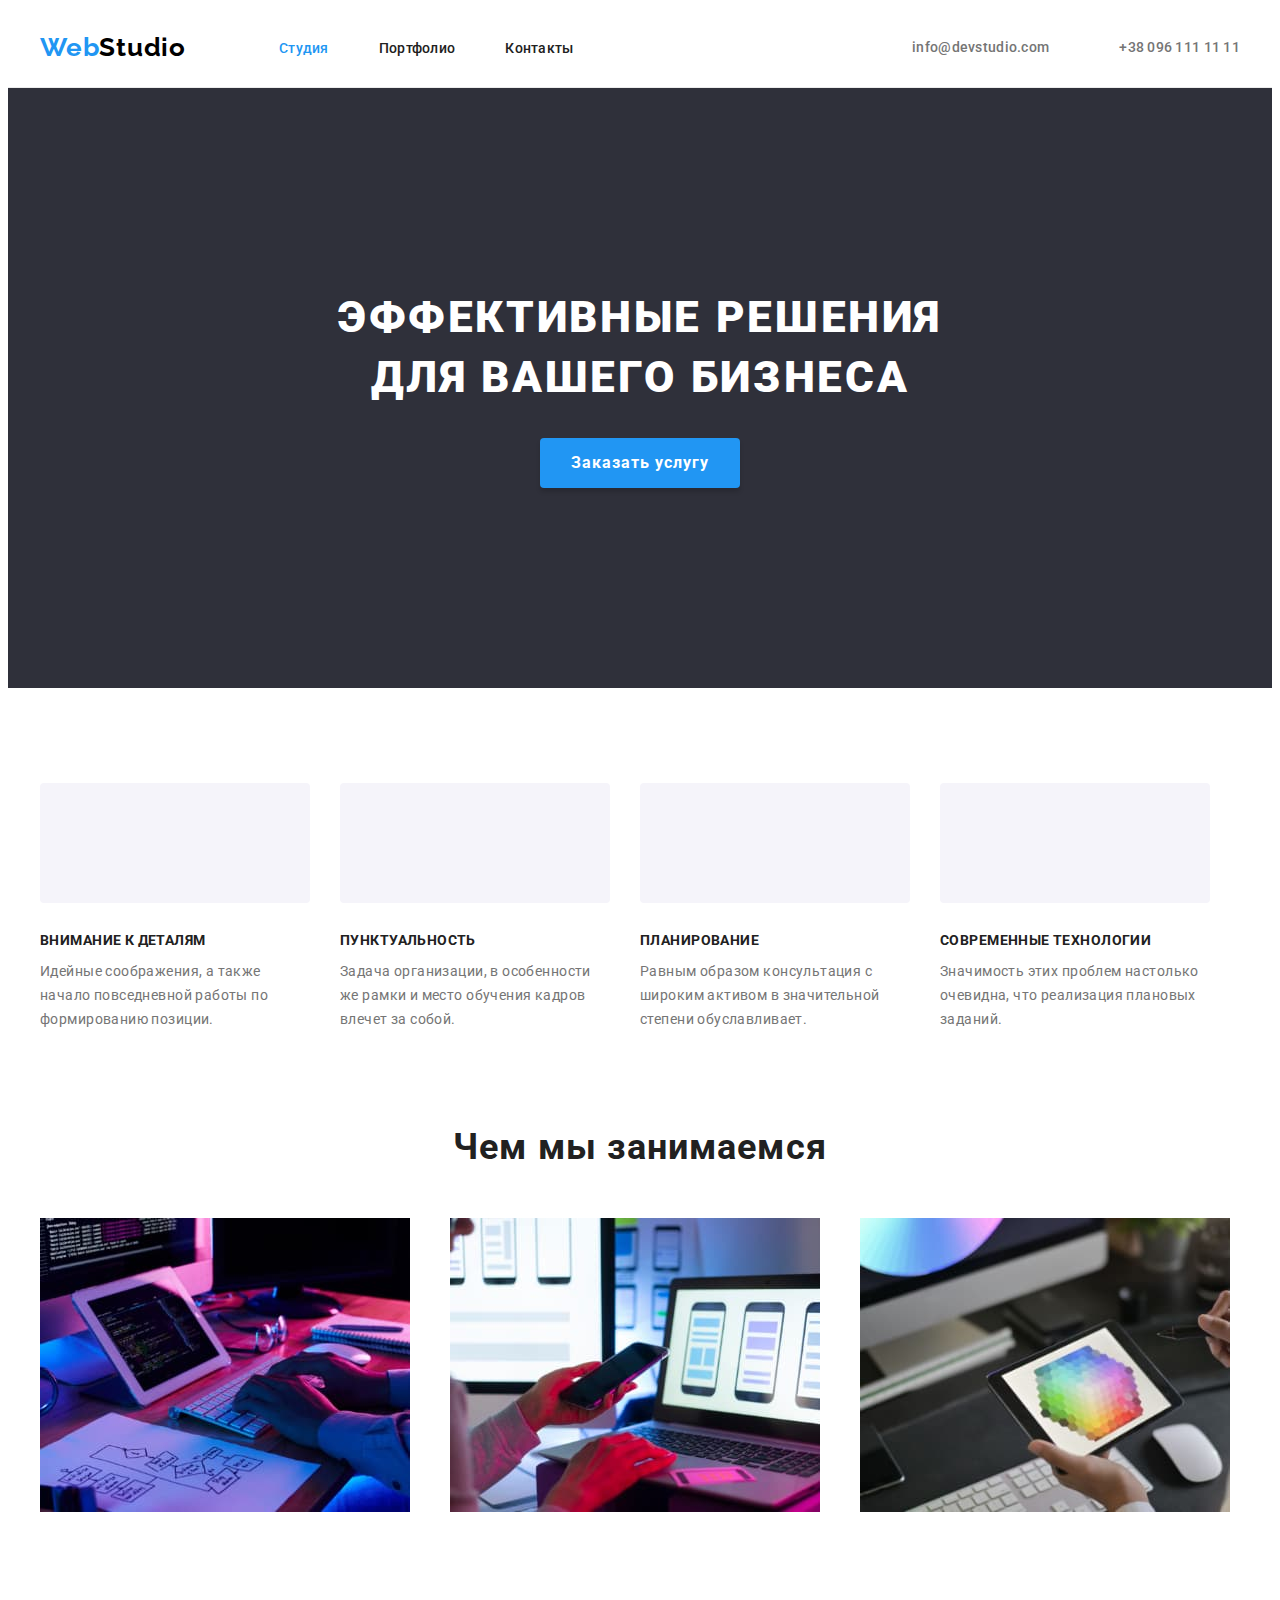
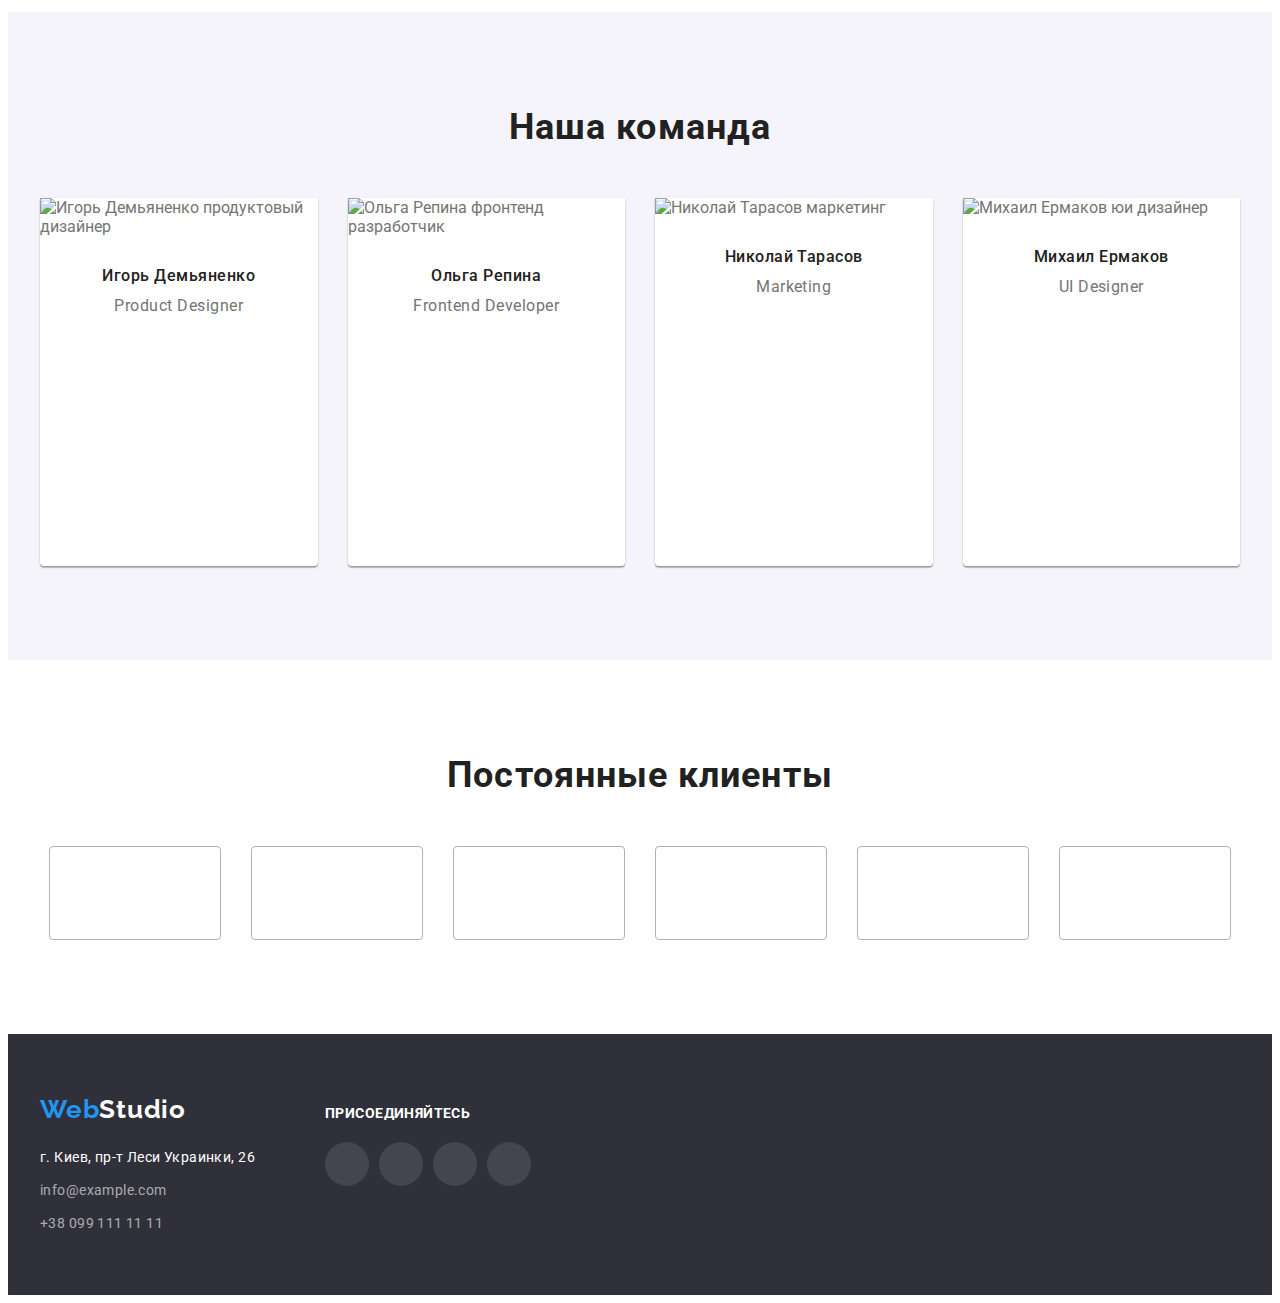
==== index.html @ e8491067 "Create index.html" ====
<!DOCTYPE html>
<html lang="ru">
<head>
    <meta charset="UTF-8">
    <meta http-equiv="X-UA-Compatible" content="IE=edge">
    <meta name="viewport" content="width=device-width, initial-scale=1.0">
    <title>Document</title>
    <link rel="preconnect" href="https://fonts.googleapis.com">
    <link rel="preconnect" href="https://fonts.gstatic.com" crossorigin>
    <link href="https://fonts.googleapis.com/css2?family=Raleway:wght@700&family=Roboto:wght@400;500;700;900&display=swap"
        rel="stylesheet">
        <link rel="stylesheet" href="https://cdnjs.cloudflare.com/ajax/libs/modern-normalize/1.1.0/modern-normalize.min.css"
            integrity="sha512-wpPYUAdjBVSE4KJnH1VR1HeZfpl1ub8YT/NKx4PuQ5NmX2tKuGu6U/JRp5y+Y8XG2tV+wKQpNHVUX03MfMFn9Q=="
            crossorigin="anonymous" referrerpolicy="no-referrer" />
    <link rel="stylesheet" href="./css/style.css">
</head>
<body>
    <!-- HEADER -->
    <header class="header">
        <div class="container header-container">
        <nav class="header-nav">
            <a class="link header-logo" href="/"><span>Web</span>Studio</a>
            <ul class="list header-list">
                <li class="header-item">
                    <a class="link header-link current" href="/">Студия</a></li>
                <li class="header-item">
                    <a class="link header-link" href="./portfolio.html">Портфолио</a></li>
                <li class="header-item">
                    <a class="link header-link" href="/">Контакты</a></li>
            </ul>
        </nav>
            <ul class="list header-contact">
            <li class="header-item">
                <a class="link header-cont" href="mailto:info@devstudio.com">
                    <svg class="header-icon" width="16" height="12">
                        <use href="./images/icons.svg#icon-envelope"></use>
                    </svg>info@devstudio.com</a>
            </li>
            <li class="header-item">
                <a class="link header-cont" href="tel:+380961111111">
                    <svg class="header-icon" width="10" height="16">
                        <use href="./images/icons.svg#icon-smartphone"></use>
                    </svg>+38 096 111 11 11</a>
            </li>
        </ul>
    </div>
    </header>
    <!-- HERO -->
   <div class="hero-container">
        <section  class="hero">
           <div class="container"></div>
           <h1 class="hero-title">Эффективные решения<br> для вашего бизнеса</h1>
           <button type="button" class="hero-btn">Заказать услугу</button>
        </section>
   </div>
   <main>
        <section class="benefits">
            <h2 class="visually-hidden">Наши преимущества</h2> 
           <div class="container">
            <ul class="list benefits-list">
                <li class="benefits-item">
                <div class="benifits-icon">
                    <svg class="benefits-antenna" width="70" height="70">
                        <use href="./images/icons.svg#icon-antenna"></use>
                    </svg>
                </div>
                    <p class="benefits-title">Внимание к деталям</p>
                    <p class="benefits-text">Идейные соображения, а также начало повседневной работы по формированию позиции.</p>
                    </li>
                    <li class="benefits-item">
                        <div class="benifits-icon">
                            <svg class="benefits-clock" width="70" height="70">
                                <use href="./images/icons.svg#icon-clock"></use>
                            </svg>
                        </div>
                        <p class="benefits-title">Пунктуальность</p>
                        <p class="benefits-text">Задача организации, в особенности же рамки и место обучения кадров влечет за собой.</p>
                    </li>
                    <li class="benefits-item">
                        <div class="benifits-icon">
                            <svg class="benefits-diagram" width="70" height="70">
                                <use href="./images/icons.svg#icon-diagram"></use>
                            </svg>
                        </div>
                        <p class="benefits-title">Планирование</p>
                        <p class="benefits-text">Равным образом консультация с широким активом в значительной степени обуславливает.</p>
                    </li>
                    <li class="benefits-item">
                        <div class="benifits-icon">
                            <svg class="benefits-astronaut" width="70" height="70">
                                <use href="./images/icons.svg#icon-astronaut"></use>
                            </svg>
                        </div>
                        <p class="benefits-title">Современные технологии</p>
                        <p class="benefits-text">Значимость этих проблем настолько очевидна, что реализация плановых заданий.</p>
                    </li>
                </ul>
            </div>
        </section>
        <!-- ABOUT -->
        <section class="about">
            <div class="container">
            <h2 class="about-title">Чем мы занимаемся</h2>
            <ul class="list about-list">
                <li class="about-item">
                    <img src="./images/box_1.jpg" alt="Программирование" width="370">
                </li>
                <li class="about-item">
                    <img src="./images/box_2.jpg" alt="Мобильная разработка" width="370">
                </li>
                <li class="about-item">
                    <img src="./images/box_3.jpg" alt="Дизайн" width="370">
                </li>
            </ul>
            </div>
        </section>
            <!-- OUR TEAM -->
        <section class="team">
            <div class="container">
            <h2 class="team-title">Наша команда</h2>
            <ul class="list team-list">
                <li class="team-item">
                    <img src="./images/team_card_1.jpg" alt="Игорь Демьяненко продуктовый дизайнер" width="270">
                    <div class="team-item-content">
                        <h3 class="team-name">Игорь Демьяненко</h3> 
                        <p class="team-job">Product Designer</p>
                        <ul class="list team-social-list">
                            <li class="team-social-item">
                                <a class="team-social-link" href="">
                                    <svg class="team-social-icon" width="20" height="20">
                                        <use href="./images/icons.svg#icon-instagram"></use>
                                    </svg>
                                </a>
                            </li>
                            <li class="team-social-item">
                                <a class="team-social-link" href="">
                                    <svg class="team-social-icon" width="20" height="20">
                                        <use href="./images/icons.svg#icon-twitter"></use>
                                    </svg>
                                </a>
                            </li>
                            <li class="team-social-item">
                                <a class="team-social-link" href="">
                                    <svg class="team-social-icon" width="20" height="20">
                                        <use href="./images/icons.svg#icon-facebook"></use>
                                    </svg>
                                </a>
                            </li>
                            <li class="team-social-item">
                                <a class="team-social-link" href="">
                                    <svg class="team-social-icon" width="20" height="20">
                                        <use href="./images/icons.svg#icon-linkedin"></use>
                                    </svg>
                                </a>
                            </li>
                        </ul>
                    </div>
                </li>
                <li class="team-item">
                    <img src="./images/team_card_2.jpg" alt="Ольга Репина фронтенд разработчик" width="270">
                    <div class="team-item-content">
                        <h3 class="team-name">Ольга Репина</h3>
                        <p class="team-job">Frontend Developer</p>
                    <ul class="list team-social-list">
                        <li class="team-social-item">
                            <a class="team-social-link" href="">
                                <svg class="team-social-icon" width="20" height="20">
                                    <use href="./images/icons.svg#icon-instagram"></use>
                                </svg>
                            </a>
                        </li>
                        <li class="team-social-item">
                            <a class="team-social-link" href="">
                                <svg class="team-social-icon" width="20" height="20">
                                    <use href="./images/icons.svg#icon-twitter"></use>
                                </svg>
                            </a>
                        </li>
                        <li class="team-social-item">
                            <a class="team-social-link" href="">
                                <svg class="team-social-icon" width="20" height="20">
                                    <use href="./images/icons.svg#icon-facebook"></use>
                                </svg>
                            </a>
                        </li>
                        <li class="team-social-item">
                            <a class="team-social-link" href="">
                                <svg class="team-social-icon" width="20" height="20">
                                    <use href="./images/icons.svg#icon-linkedin"></use>
                                </svg>
                            </a>
                        </li>
                    </ul>
                    </div>
                </li>
                <li class="team-item">
                    <img src="./images/team_card_3.jpg" alt="Николай Тарасов маркетинг" width="270">
                    <div class="team-item-content">
                        <h3 class="team-name">Николай Тарасов</h3>
                        <p class="team-job">Marketing</p>
                        <ul class="list team-social-list">
                            <li class="team-social-item">
                                <a class="team-social-link" href="">
                                    <svg class="team-social-icon" width="20" height="20">
                                        <use href="./images/icons.svg#icon-instagram"></use>
                                    </svg>
                                </a>
                            </li>
                            <li class="team-social-item">
                                <a class="team-social-link" href="">
                                    <svg class="team-social-icon" width="20" height="20">
                                        <use href="./images/icons.svg#icon-twitter"></use>
                                    </svg>
                                </a>
                            </li>
                            <li class="team-social-item">
                                <a class="team-social-link" href="">
                                    <svg class="team-social-icon" width="20" height="20">
                                        <use href="./images/icons.svg#icon-facebook"></use>
                                    </svg>
                                </a>
                            </li>
                            <li class="team-social-item">
                                <a class="team-social-link" href="">
                                    <svg class="team-social-icon" width="20" height="20">
                                        <use href="./images/icons.svg#icon-linkedin"></use>
                                    </svg>
                                </a>
                            </li>
                        </ul>
                    </div>
                </li>
                <li class="team-item">
                    <img src="./images/team_card_4.jpg" alt="Михаил Ермаков юи дизайнер" width="270">
                    <div class="team-item-content">
                        <h3 class="team-name">Михаил Ермаков</h3>
                        <p class="team-job">UI Designer</p>
                        <ul class="list team-social-list">
                            <li class="team-social-item">
                                <a class="team-social-link" href="">
                                    <svg class="team-social-icon" width="20" height="20">
                                        <use href="./images/icons.svg#icon-instagram"></use>
                                    </svg>
                                </a>
                            </li>
                            <li class="team-social-item">
                                <a class="team-social-link" href="">
                                    <svg class="team-social-icon" width="20" height="20">
                                        <use href="./images/icons.svg#icon-twitter"></use>
                                    </svg>
                                </a>
                            </li>
                            <li class="team-social-item">
                                <a class="team-social-link" href="">
                                    <svg class="team-social-icon" width="20" height="20">
                                        <use href="./images/icons.svg#icon-facebook"></use>
                                    </svg>
                                </a>
                            </li>
                            <li class="team-social-item">
                                <a class="team-social-link" href="">
                                    <svg class="team-social-icon" width="20" height="20">
                                        <use href="./images/icons.svg#icon-linkedin"></use>
                                    </svg>
                                </a>
                            </li>
                        </ul>
                    </div>
                </li>
            </ul>
            </div>
        </section>
        <!-- CLEINTS -->
        <section class="clients">
            <h2 class="clients-title">Постоянные клиенты</h2>
            <ul class="clients-icon-list list">
                <li class="clients-item">
                    <a class="clients-link" href="">
                        <svg class="clients-icon" width="41" height="46.7">
                            <use href="./images/icons.svg#icon-company-1"></use>
                        </svg>
                    </a>
                </li>
                <li class="clients-item">
                    <a class="clients-link" href="">
                        <svg class="clients-icon" width="40" height="52">
                            <use href="./images/icons.svg#icon-company-2"></use>
                        </svg>
                    </a>
                </li>
                <li class="clients-item">
                    <a class="clients-link" href="">
                        <svg class="clients-icon" width="43.46" height="41.18">
                            <use href="./images/icons.svg#icon-company-3"></use>
                        </svg>
                    </a>
                </li>
                <li class="clients-item">
                    <a class="clients-link" href="">
                        <svg class="clients-icon" width="84.44" height="40.62">
                            <use href="./images/icons.svg#icon-company-4"></use>
                        </svg>
                    </a>
                </li>
                <li class="clients-item">
                    <a class="clients-link" href="">
                        <svg class="clients-icon" width="62.54" height="45.43">
                            <use href="./images/icons.svg#icon-company-5"></use>
                        </svg>
                    </a>
                </li>
                <li class="clients-item">
                    <a class="clients-link" href="">
                        <svg class="clients-icon" width="93.79" height="43.93">
                            <use href="./images/icons.svg#icon-company-6"></use>
                        </svg>
                    </a>
                </li>
            </ul>
        </section>
   </main>
    <!-- FOOTER -->
   <footer class="footer">
       <div class="container footer-container">
           <div class="footer-address">
            <a class="link footer-logo" href="/"><span>Web</span>Studio</a>
            <address>
                <ul class="list footer-list">
                    <li class="footer-item"><a class="link address contact" href="https://goo.gl/maps/kqxBph1CpzEgeCtw7" target="_blank" rel="noopener noreferrer">г. Киев, пр-т Леси Украинки, 26</a></li>
                    <li class="footer-item"><a class="link footer-contact contact" href="mailto:info@example.com">info@example.com</a></li>
                    <li class="footer-item"><a class="link footer-contact contact" href="tel:+380991111111">+38 099 111 11 11</a></li>
                </ul>
            </address>
            </div>
            <div class="footer-social">
                <p class="footer-text">Присоединяйтесь</p>
                <ul class="footer-social-list list">
                    <li class="footer-social-item">
                        <a class="footer-social-link" href="">
                            <svg class="footer-social-icon" width="20" height="20">
                                <use href="./images/icons.svg#icon-instagram"></use>
                            </svg>
                        </a>
                    </li>
                    <li class="footer-social-item">
                        <a class="footer-social-link" href="">
                            <svg class="footer-social-icon" width="20" height="20">
                                <use href="./images/icons.svg#icon-twitter"></use>
                            </svg>
                        </a>
                    </li>
                    <li class="footer-social-item">
                        <a class="footer-social-link" href="">
                            <svg class="footer-social-icon" width="20" height="20">
                                <use href="./images/icons.svg#icon-facebook"></use>
                            </svg>
                        </a>
                    </li>
                    <li class="footer-social-item">
                        <a class="footer-social-link" href="">
                            <svg class="footer-social-icon" width="20" height="20">
                                <use href="./images/icons.svg#icon-linkedin"></use>
                            </svg>
                        </a>
                    </li>
                </ul>
            </div>
       </div>
    </footer>
   </body>
</html>
---- css/style.css ----
:root {
  --primary-bg-color: #ffffff;
  --hero-color: #2f303a;
  --title-text-color: #212121;
  --text-color: #757575;
  --selection-color: #2196f3;
  --btn-color: #f5f4fa;
}

body {
  font-family: 'Roboto', sans-serif;
  background-color: var(--primary-bg-color);
  color: var(--text-color);
}
p,
h1,
h2,
h3,
h4,
h5,
h6 {
  margin: 0;
}
ul {
  margin: 0;
  padding: 0;
}
img {
  display: block;
}
button {
  cursor: pointer;
}
.list {
  list-style: none;
}
.link {
  text-decoration: none;
}
.container {
  width: 1200px;
  padding-left: 15px;
  padding-right: 15px;
  margin-left: auto;
  margin-right: auto;
}

/*--------- HEADER ---------*/
.header {
  padding-top: 24px;
  padding-bottom: 24px;
  background-color: #ffffff;
  border-bottom: 1px solid #ececec;
}
span {
  color: var(--selection-color);
}

.header-container,
.header-nav,
.header-list {
  display: flex;
  align-items: center;
}
.header-contact {
  display: flex;
  margin-left: auto;
  align-items: center;
}

.header-logo {
  font-family: 'Raleway', sans-serif;
  font-weight: 700;
  color: #000000;
  font-size: 26px;
  line-height: 1.2;
  letter-spacing: 0.03em;
  margin-right: 93px;
}
.header-link {
  font-weight: 500;
  font-size: 14px;
  line-height: 1.14px;
  letter-spacing: 0.02em;
  color: var(--title-text-color);
}
.header-list .current {
  color: var(--selection-color);
}
.header-item:not(:last-child) {
  margin-right: 50px;
}

.header-cont {
  font-weight: 500;
  font-size: 14px;
  line-height: 1.14;
  letter-spacing: 0.02em;
  color: var(--text-color);
  display: flex;
  align-items: center;
}
.header-icon {
  margin-right: 10px;
  fill: currentColor;
}

.header-link:hover,
.header-link:focus,
.header-cont:hover,
.header-cont:focus {
  color: var(--selection-color);
}

/*--------- HERO INDEX.html---------*/
.hero {
  text-align: center;
  padding: 200px 0;
}
.hero-container {
  max-width: 1600px;
  min-height: 600px;
  margin: 0 auto;
  background-color: var(--hero-color);
  background-image: linear-gradient(rgba(47, 48, 58, 0.4), rgba(47, 48, 58, 0.4)),
    url(../images/hero-bg.jpg);
  background-repeat: no-repeat;
  background-position: center;
  background-size: contain;
}

.hero-title {
  font-weight: 900;
  font-size: 44px;
  line-height: 1.36;
  color: var(--primary-bg-color);
  text-align: center;
  letter-spacing: 0.06em;
  text-transform: uppercase;
  margin-bottom: 30px;
}
.hero-btn {
  width: 200px;
  height: 50px;
  font-family: inherit;
  font-weight: 700;
  font-size: 16px;
  line-height: 1.87;
  letter-spacing: 0.06em;
  color: var(--primary-bg-color);
  background-color: var(--selection-color);
  box-shadow: 0px 4px 4px rgba(0, 0, 0, 0.15);
  border-radius: 4px;
  border: none;
  cursor: pointer;
  margin: 0 485px;
}
.hero-btn:hover,
.hero-btn:focus {
  background-color: #188ce8;
}
/*--------- MAIN BENEFITS INDEX.html---------*/
.benefits {
  padding-top: 95px;
  padding-bottom: 95px;
}
.benefits-list {
  display: flex;
  align-items: center;
}
.benefits-item {
  max-width: 270px;
}
.benefits-item:not(:last-child) {
  margin-right: 30px;
}
.benifits-icon {
  display: flex;
  justify-content: center;
  align-items: center;
  height: 120px;
  background-color: var(--btn-color);
  border-radius: 4px;
  margin-bottom: 30px;
}
.benefits-title {
  font-weight: 700;
  font-size: 14px;
  line-height: 1.14;
  color: var(--title-text-color);
  letter-spacing: 0.03em;
  text-transform: uppercase;
  margin-bottom: 10px;
}
.benefits-text {
  font-size: 14px;
  line-height: 24px;
  letter-spacing: 0.03em;
  color: var(--text-color);
}
/*--------- MAIN ABOUT INDEX.html---------*/
.about {
  padding-top: 0;
  padding-bottom: 100px;
}
.about-title {
  font-weight: 700;
  font-size: 36px;
  line-height: 1.17;
  letter-spacing: 0.03em;
  color: var(--title-text-color);
  margin-bottom: 50px;
  text-align: center;
}
.about-list {
  display: flex;
  margin-left: -30px;
}

.about-item {
  width: calc(100% / 3 - 30px);
  margin-left: 30px;
}
/*--------- MAIN OUR TEAM INDEX.html---------*/
.team {
  background-color: #f5f4fa;
  padding-top: 94px;
  padding-bottom: 94px;
}
.team-title {
  font-weight: 700;
  font-size: 36px;
  line-height: 1.17;
  letter-spacing: 0.03em;
  color: var(--title-text-color);
  margin-bottom: 50px;
  text-align: center;
}
.team-list {
  display: flex;
  margin-left: -30px;
}
.team-item {
  width: calc(100% / 4 - 30px);
  min-height: 368px;
  margin-left: 30px;
  background-color: var(--primary-bg-color);
  box-shadow: 0px 1px 3px rgba(0, 0, 0, 0.12), 0px 1px 1px rgba(0, 0, 0, 0.14),
    0px 2px 1px rgba(0, 0, 0, 0.2);
  border-radius: 0px 0px 4px 4px;
}
.team-name {
  font-weight: 500;
  font-size: 16px;
  line-height: 1.2;
  letter-spacing: 0.03em;
  color: var(--title-text-color);
  text-align: center;
  margin-top: 30px;
  margin-bottom: 10px;
}
.team-job {
  font-size: 16px;
  line-height: 1.2;
  letter-spacing: 0.03em;
  text-align: center;
  margin-bottom: 16px;
}
.team-social-list {
  display: flex;
  justify-content: center;
  padding-bottom: 30px;
}
.team-social-item + .team-social-item {
  margin-left: 10px;
}
.team-social-link {
  width: 44px;
  height: 44px;
  background-color: var(--primary-bg-color);
  display: flex;
  justify-content: center;
  align-items: center;
  border-radius: 50%;
  fill: #afb1b8;
}
.team-social-link:hover,
.team-social-link:focus {
  fill: var(--primary-bg-color);
  background-color: var(--selection-color);
}

/*--------- CLIENTS INDEX.html---------*/
.clients-title {
  font-weight: 700;
  font-size: 36px;
  line-height: 1.17;
  letter-spacing: 0.03em;
  color: var(--title-text-color);
  margin-bottom: 50px;
  text-align: center;
  padding-top: 94px;
  margin-bottom: 50px;
}
.clients-icon-list {
  display: flex;
  justify-content: center;
  padding-bottom: 94px;
}
.clients-item + .clients-item {
  margin-left: 30px;
}
.clients-link {
  display: flex;
  justify-content: center;
  align-items: center;
  width: 170px;
  height: 92px;
  background-color: var(--primary-bg-color);
  border: 1px solid #afb1b8;
  border-radius: 4px;
  fill: #afb1b8;
}
.clients-link:hover,
.clients-link:focus {
  fill: var(--selection-color);
  border-color: var(--selection-color);
}
/*--------- FILTER PORTFOLIO.html---------*/
.filter {
  padding-top: 94px;
  padding-bottom: 50px;
}
.filter-list {
  display: flex;
  align-items: center;
  justify-content: center;
}
.filter-item:not(:last-child) {
  margin-right: 8px;
}
.filter-btn {
  font-style: inherit;
  font-weight: 500;
  font-size: 16px;
  line-height: 1.6;
  letter-spacing: 0.03em;
  color: var(--title-text-color);
  background-color: var(--btn-color);
  border-radius: 4px;
  text-align: center;
  padding: 6px 22px;
  border: none;
}
.filter-btn:hover {
  color: var(--primary-bg-color);
  background-color: var(--selection-color);
  box-shadow: 0px 3px 1px rgba(0, 0, 0, 0.1), 0px 1px 2px rgba(0, 0, 0, 0.08),
    0px 2px 2px rgba(0, 0, 0, 0.12);
}

/*--------- MAIN PORTFOLIO.html---------*/
.main {
  padding-bottom: 94px;
}
.main-list {
  display: flex;
  flex-wrap: wrap;
  margin-left: -30px;
  margin-bottom: -30px;
}
.main-item {
  margin-left: 30px;
  margin-bottom: 30px;
  width: calc(100% / 3 - 30px);
  border: 1px solid #eeeeee;
  cursor: pointer;
}
.main-item:hover {
  box-shadow: 0px 1px 1px rgba(0, 0, 0, 0.12), 0px 4px 4px rgba(0, 0, 0, 0.06),
    1px 4px 6px rgba(0, 0, 0, 0.16);
}

.img-main {
  margin-bottom: 20px;
}
.main-title {
  font-weight: 700;
  font-size: 18px;
  line-height: 2;
  letter-spacing: 0.06em;
  color: var(--title-text-color);
  margin-left: 24px;
  margin-bottom: 4px;
}
.main-text {
  font-size: 16px;
  line-height: 1.9;
  letter-spacing: 0.03em;
  margin-left: 24px;
  margin-bottom: 20px;
}
/*--------- FOOTER---------*/
.footer {
  background-color: var(--hero-color);
  max-height: 252px;
  padding-top: 60px;
  padding-bottom: 60px;
}
.footer-container {
  display: flex;
  flex-direction: row;
  align-items: baseline;
}
.footer-logo {
  font-family: 'Raleway', sans-serif;
  font-weight: 700;
  font-size: 26px;
  line-height: 1.2;
  letter-spacing: 0.03em;
  color: var(--primary-bg-color);
  margin-bottom: 20px;
}
.footer-item:not(:last-child) {
  margin-bottom: 9px;
}
.address {
  font-size: 14px;
  line-height: 1.7;
  letter-spacing: 0.03em;
  font-style: normal;
  color: var(--primary-bg-color);
}
.footer-contact {
  font-size: 14px;
  line-height: 24px;
  letter-spacing: 0.03em;
  font-style: normal;
  color: rgba(255, 255, 255, 0.6);
}
.contact:hover,
.contact:focus {
  color: var(--selection-color);
}
.footer-text {
  font-weight: bold;
  font-size: 14px;
  line-height: 1.14;
  letter-spacing: 0.03em;
  font-style: normal;
  text-transform: uppercase;
  color: #ffffff;
  margin-bottom: 20px;
}
.footer-address {
  display: flex;
  flex-direction: column;
}
.footer-social {
  display: flex;
  flex-direction: column;
  align-items: flex-start;
  margin-left: 70px;
}
.footer-social-list {
  display: flex;
  justify-content: center;
}
.footer-social-item + .footer-social-item {
  margin-left: 10px;
}
.footer-social-link {
  width: 44px;
  height: 44px;
  background-color: var(--primary-bg-color);
  display: flex;
  justify-content: center;
  align-items: center;
  border-radius: 50%;
  fill: var(--primary-bg-color);
  background-color: rgba(255, 255, 255, 0.1);
}
.footer-social-link:hover,
.footer-social-link:focus {
  background-color: var(--selection-color);
}

.visually-hidden {
  position: absolute;
  width: 1px;
  height: 1px;
  margin: -1px;
  padding: 0;
  overflow: hidden;
  border: 0;
  clip: rect(0 0 0 0);
}
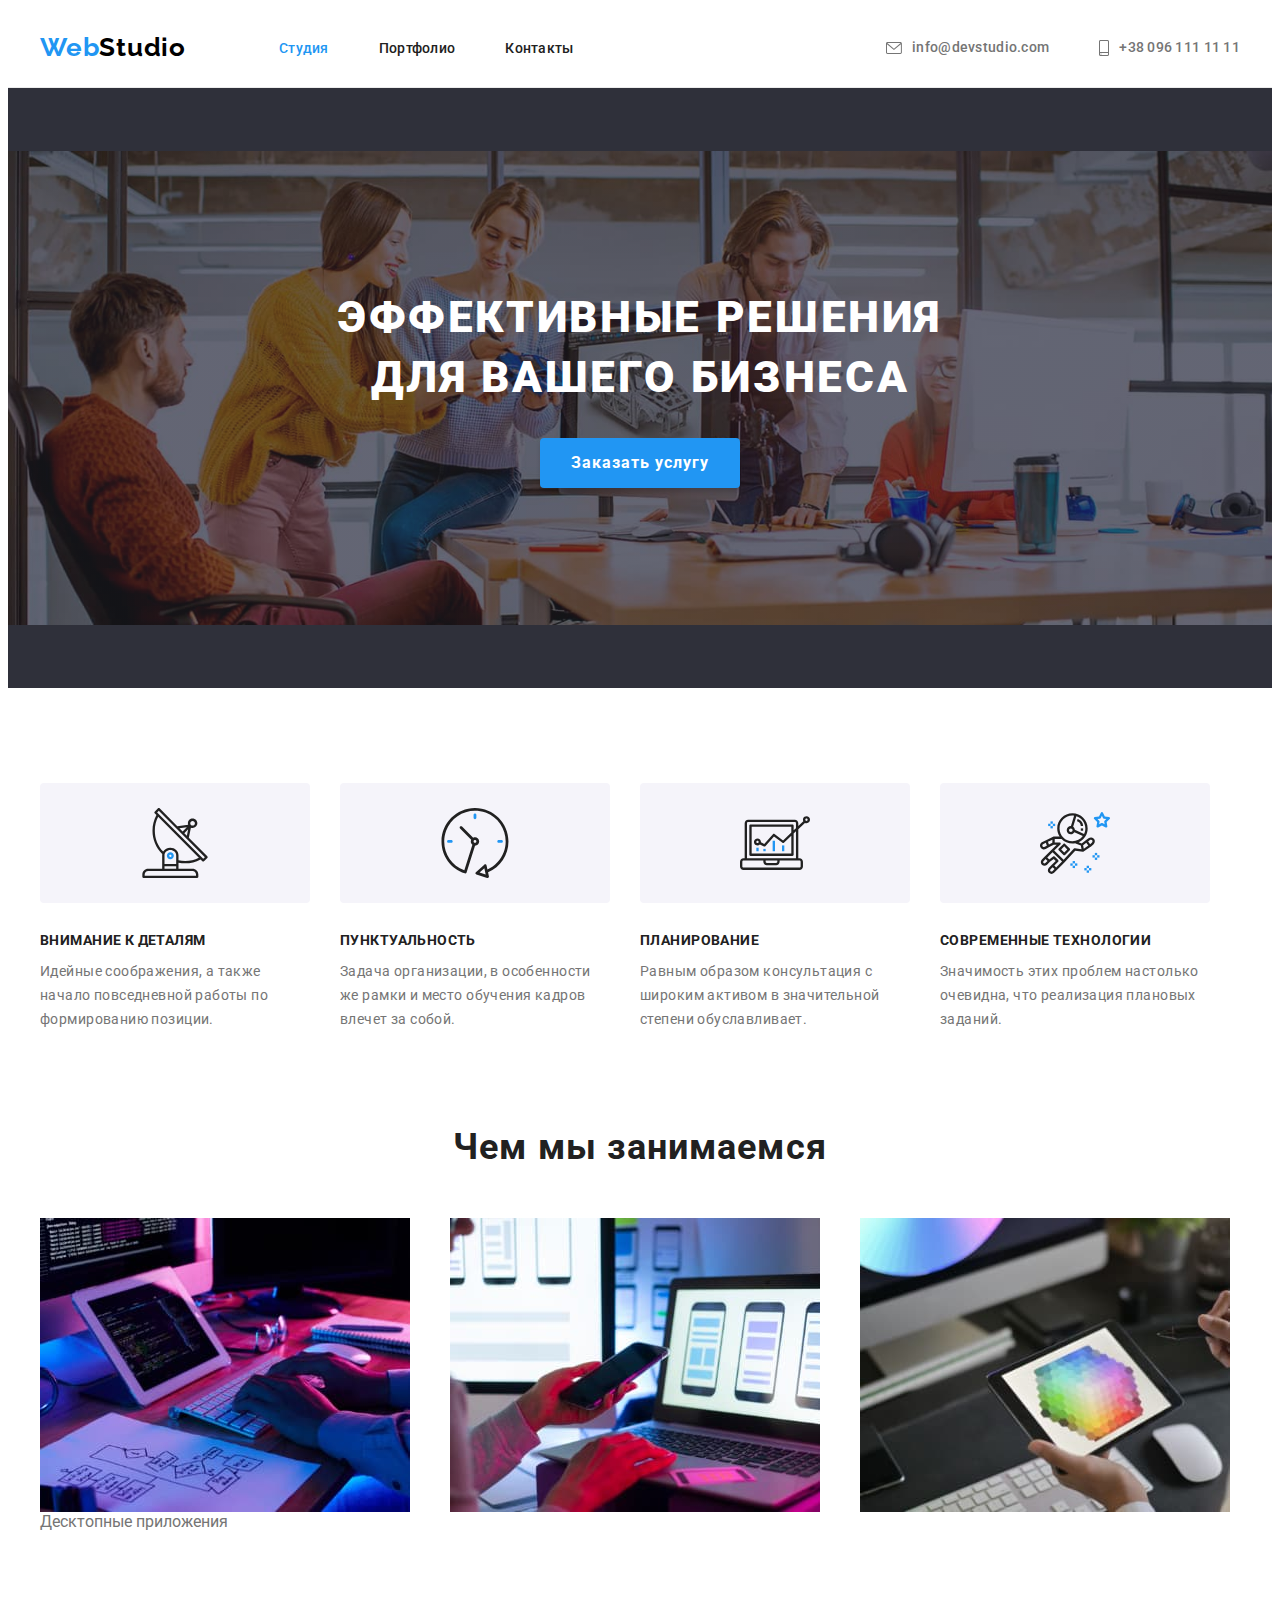
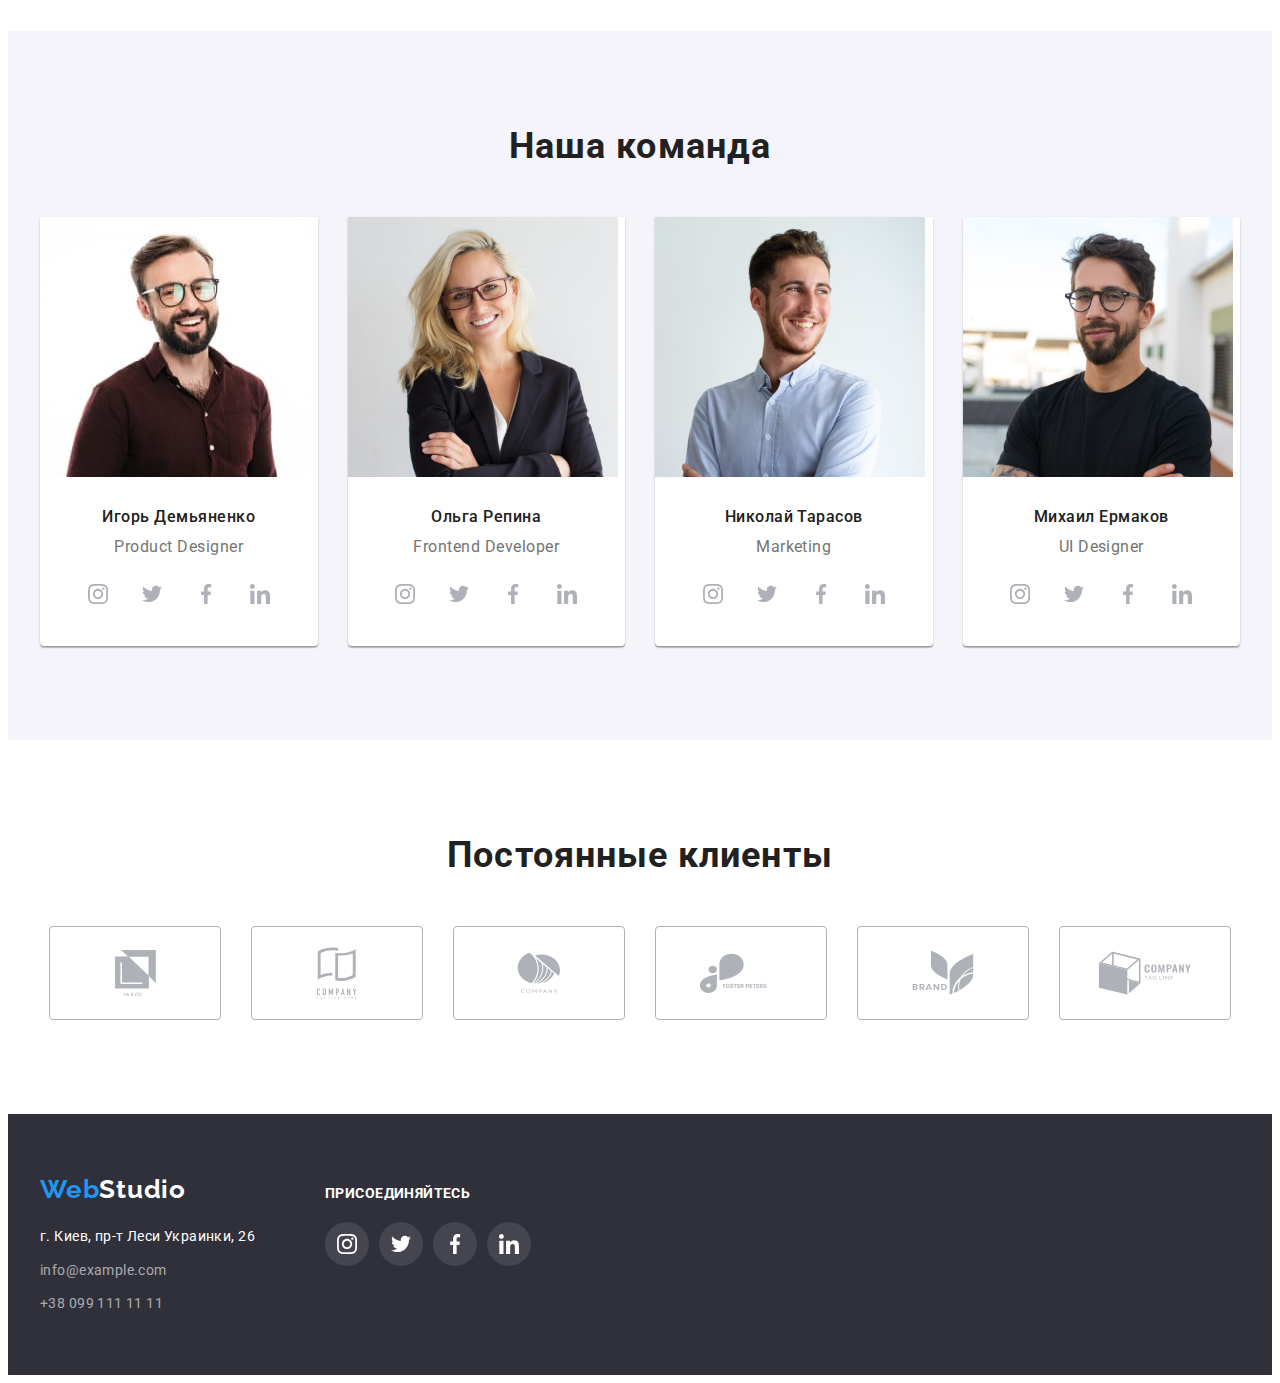
==== commit 13125728: "Update index.html" ====
--- a/index.html
+++ b/index.html
@@ -104,6 +104,7 @@
             <ul class="list about-list">
                 <li class="about-item">
                     <img src="./images/box_1.jpg" alt="Программирование" width="370">
+                    <p class="text-about">Десктопные приложения</p>
                 </li>
                 <li class="about-item">
                     <img src="./images/box_2.jpg" alt="Мобильная разработка" width="370">
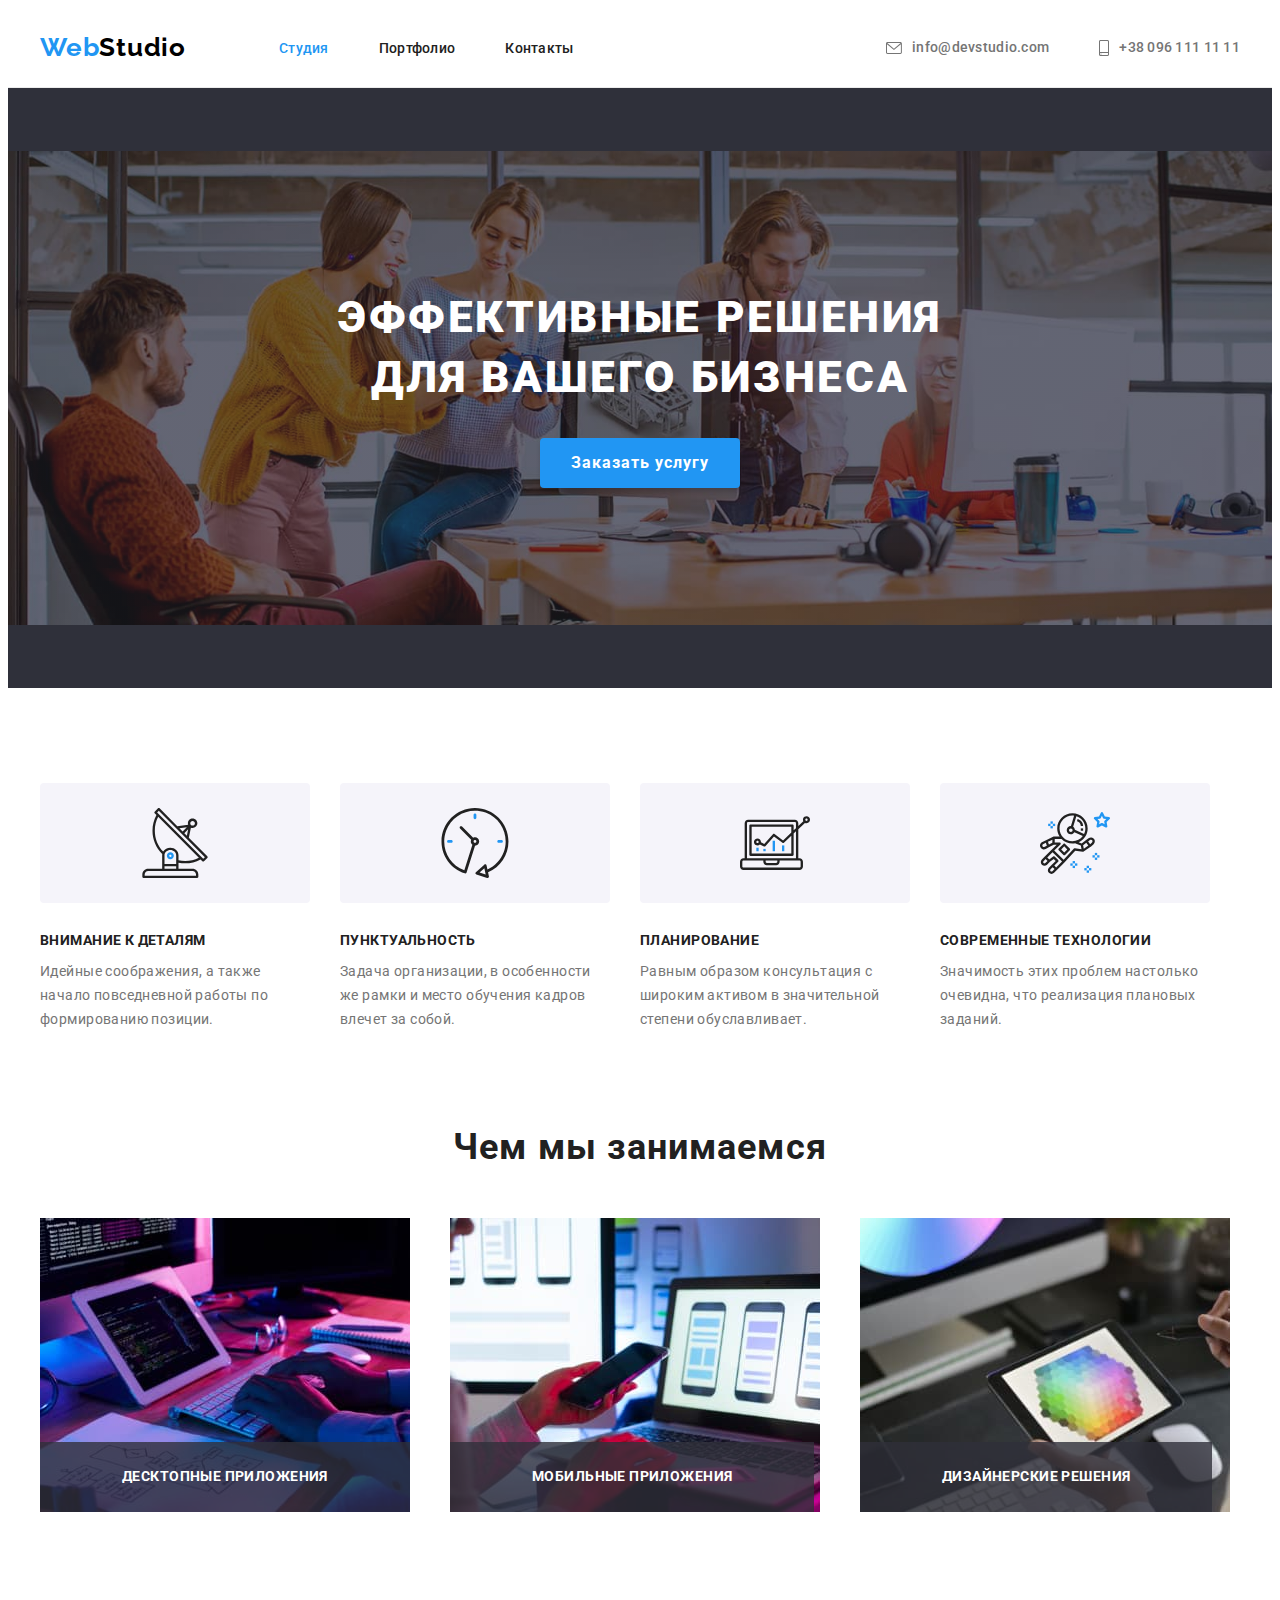
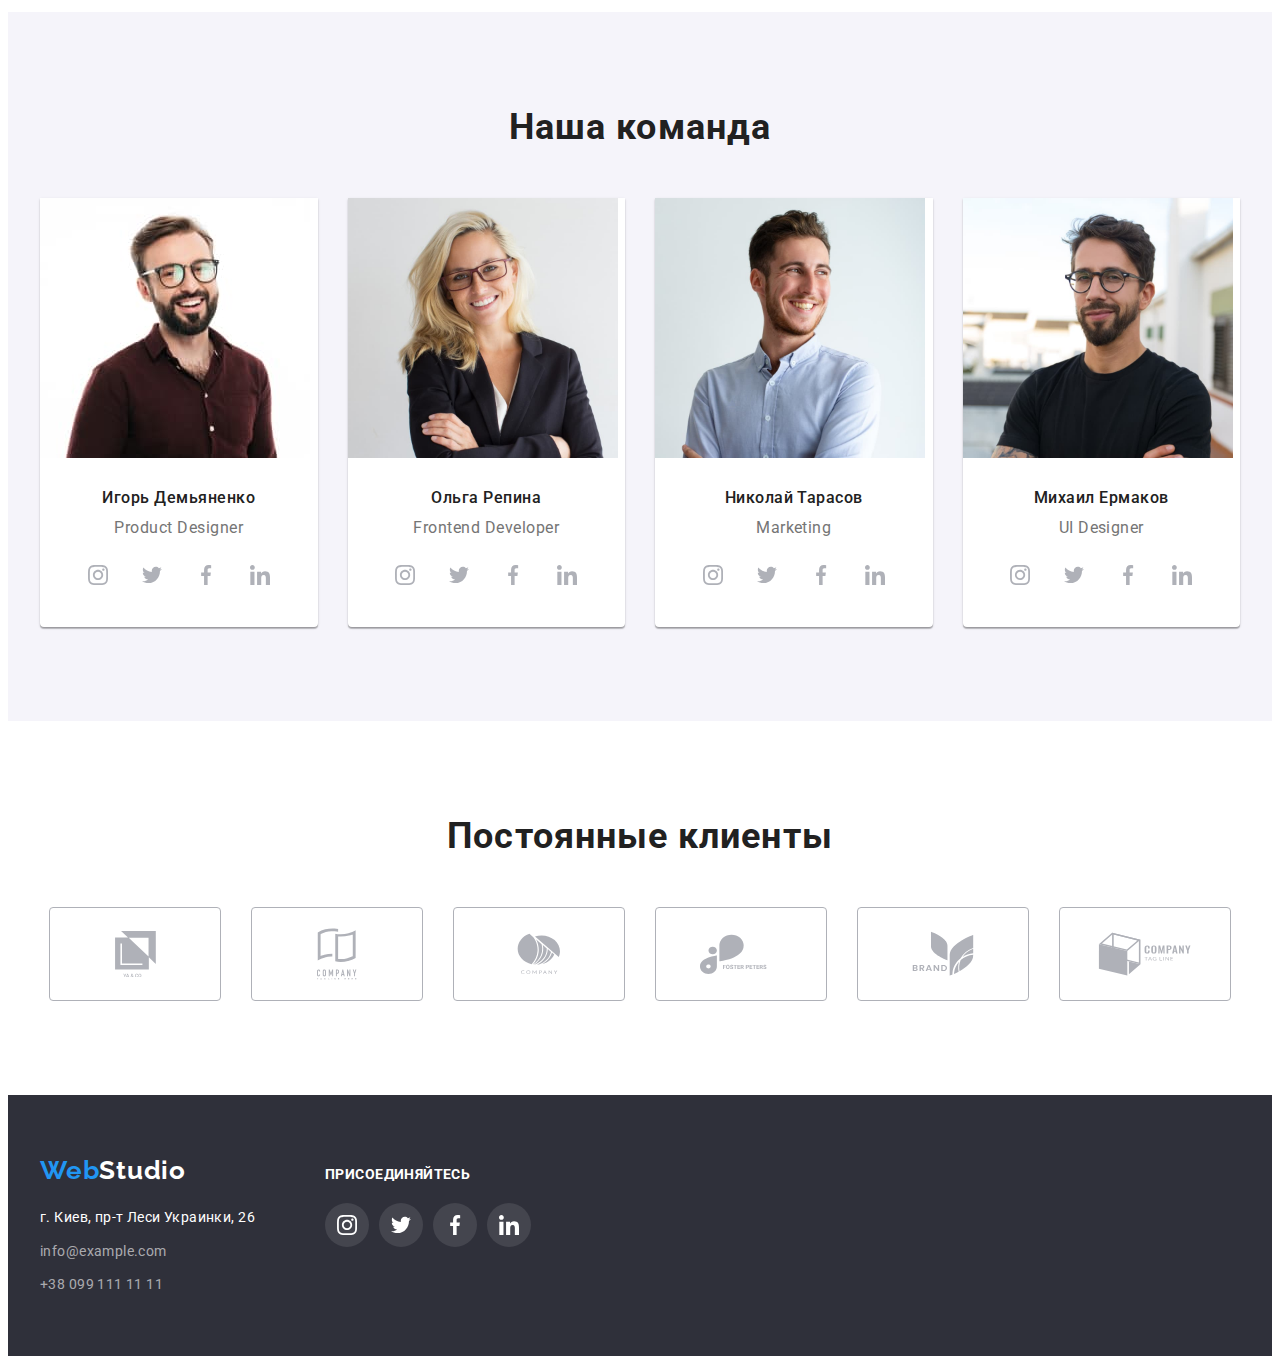
==== commit 1e6b5738: "Update index.html" ====
--- a/index.html
+++ b/index.html
@@ -108,9 +108,11 @@
                 </li>
                 <li class="about-item">
                     <img src="./images/box_2.jpg" alt="Мобильная разработка" width="370">
+                    <p class="text-about">Мобильные приложения</p>
                 </li>
                 <li class="about-item">
                     <img src="./images/box_3.jpg" alt="Дизайн" width="370">
+                    <p class="text-about">Дизайнерские решения</p>
                 </li>
             </ul>
             </div>
--- a/css/style.css
+++ b/css/style.css
@@ -220,6 +220,21 @@
 .about-item {
   width: calc(100% / 3 - 30px);
   margin-left: 30px;
+  position: relative;
+}
+.text-about {
+  position: absolute;
+  bottom: 0;
+  padding: 27px 82px 27px 82px;
+  text-align: center;
+  font-style: normal;
+  font-weight: bold;
+  font-size: 14px;
+  line-height: 1.14;
+  letter-spacing: 0.03em;
+  text-transform: uppercase;
+  color: var(--primary-bg-color);
+  background-color: rgba(47, 48, 58, 0.8);
 }
 /*--------- MAIN OUR TEAM INDEX.html---------*/
 .team {
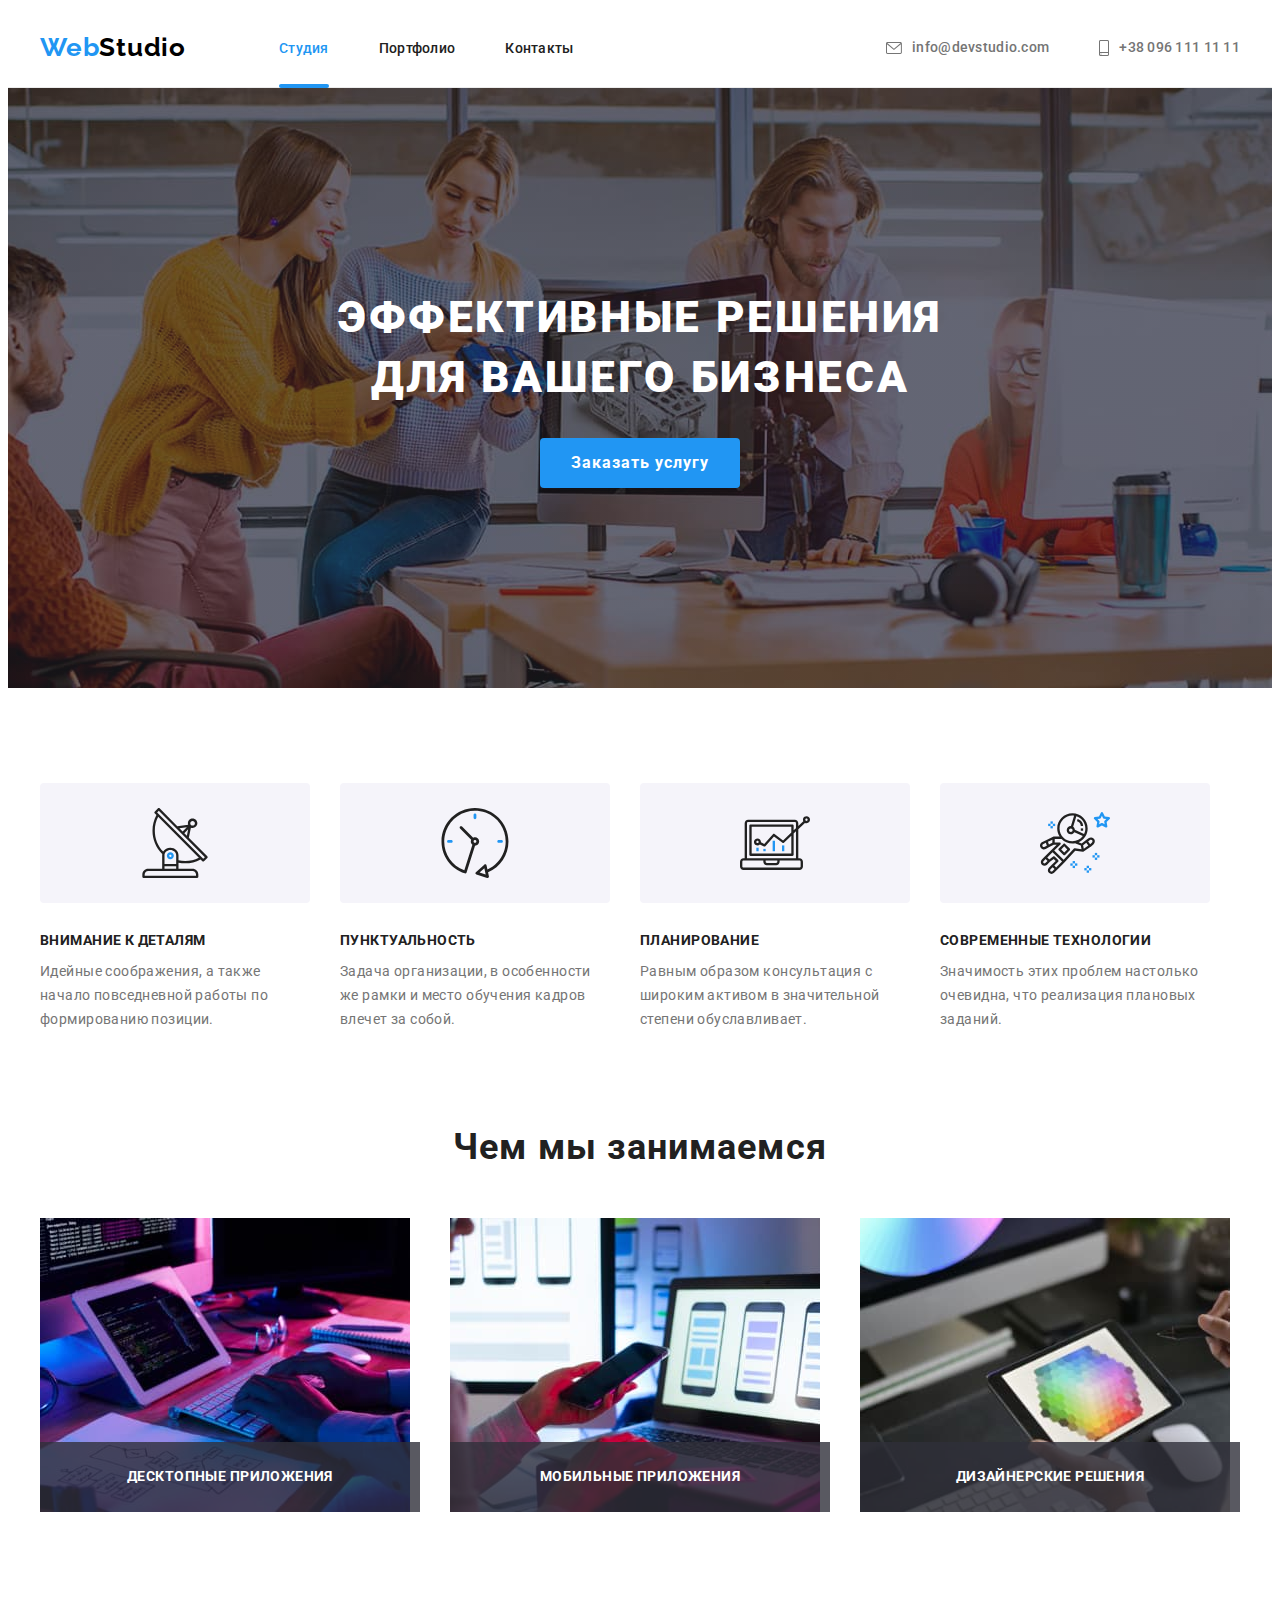
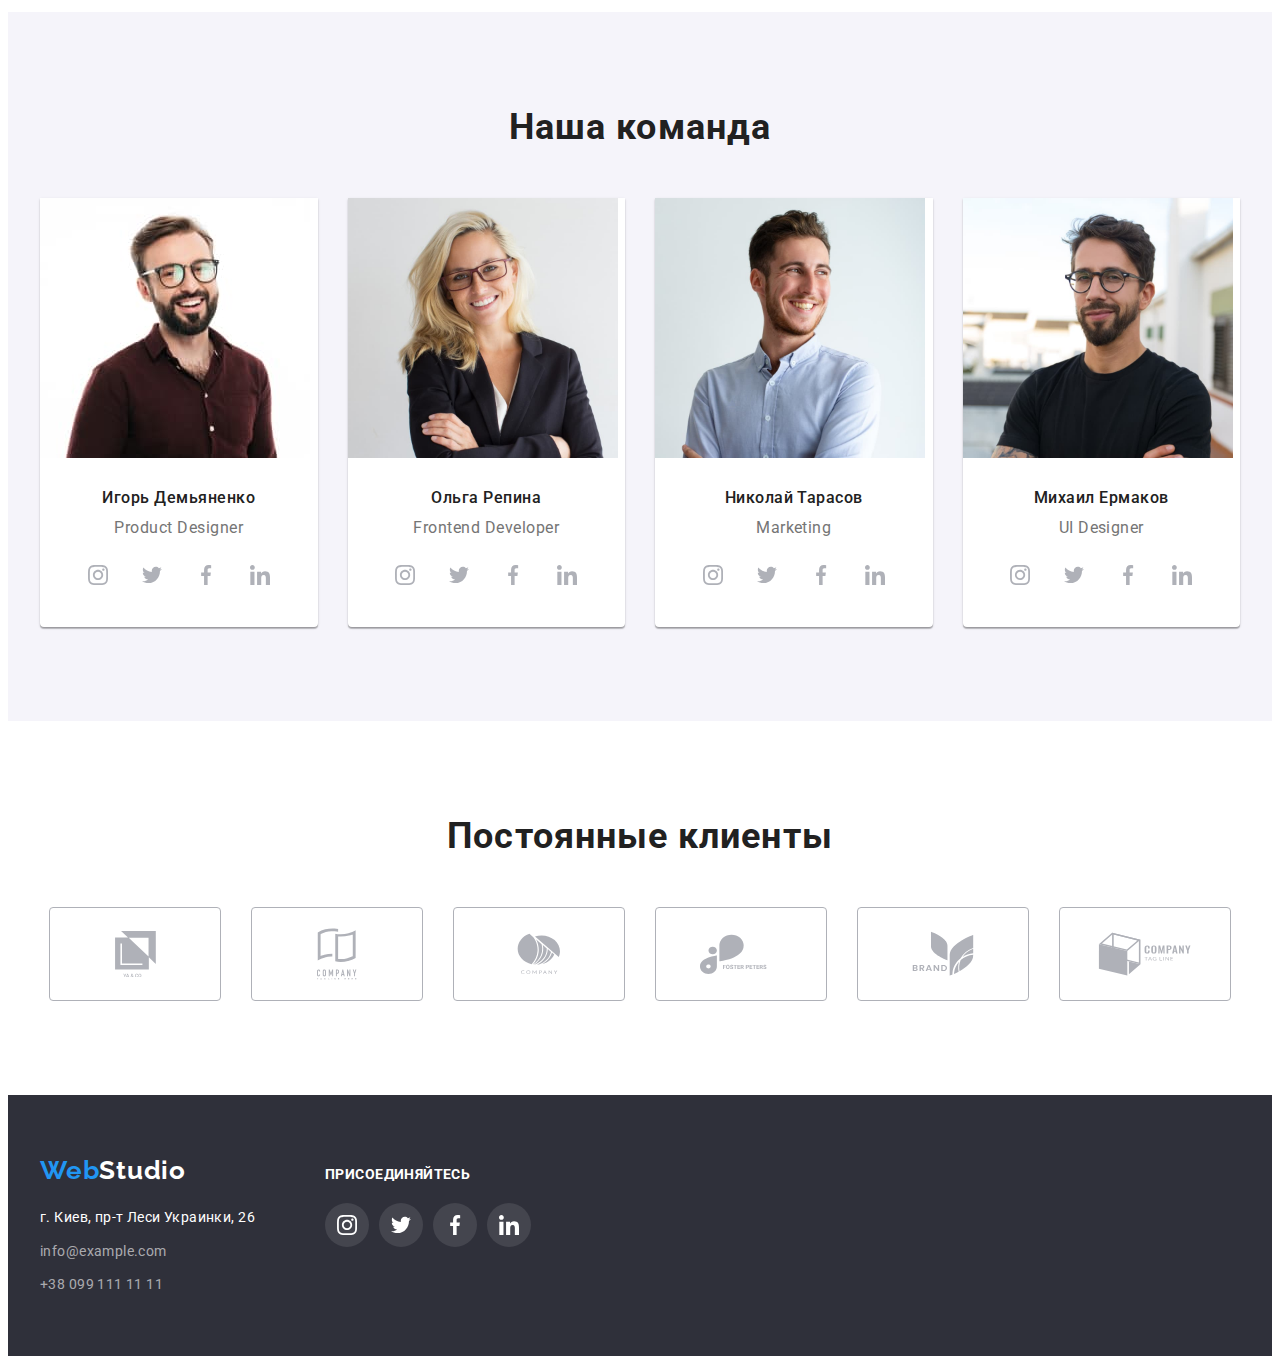
==== commit 7d72ce95: "Update index.html" ====
--- a/index.html
+++ b/index.html
@@ -50,7 +50,7 @@
         <section  class="hero">
            <div class="container"></div>
            <h1 class="hero-title">Эффективные решения<br> для вашего бизнеса</h1>
-           <button type="button" class="hero-btn">Заказать услугу</button>
+           <button type="button" class="hero-btn" data-modal-open>Заказать услугу</button>
         </section>
    </div>
    <main>
@@ -370,5 +370,15 @@
             </div>
        </div>
     </footer>
+    <div class="backdrop is-hidden" data-modal>
+        <div class="modal">
+            <button type="button" class="modal-close" data-modal-close>
+                <svg class="modal-icon" width="11" height="11">
+                    <use href="./images/icons.svg#icon-Vectorx"></use></svg>
+            </button>
+        </div>
+    </div>
+
+    <script src="./js/modal.js"></script>
    </body>
 </html>
--- a/css/style.css
+++ b/css/style.css
@@ -83,9 +83,21 @@
   line-height: 1.14px;
   letter-spacing: 0.02em;
   color: var(--title-text-color);
+  transition: color 250ms cubic-bezier(0.4, 0, 0.2, 1);
 }
 .header-list .current {
   color: var(--selection-color);
+  position: relative;
+}
+.current::after {
+  content: '';
+  position: absolute;
+  left: 0;
+  bottom: -32px;
+  width: 100%;
+  height: 4px;
+  border-radius: 2px;
+  background-color: var(--selection-color);
 }
 .header-item:not(:last-child) {
   margin-right: 50px;
@@ -99,6 +111,7 @@
   color: var(--text-color);
   display: flex;
   align-items: center;
+  transition: color 250ms cubic-bezier(0.4, 0, 0.2, 1);
 }
 .header-icon {
   margin-right: 10px;
@@ -126,7 +139,7 @@
     url(../images/hero-bg.jpg);
   background-repeat: no-repeat;
   background-position: center;
-  background-size: contain;
+  background-size: cover;
 }
 
 .hero-title {
@@ -154,6 +167,7 @@
   border: none;
   cursor: pointer;
   margin: 0 485px;
+  transition: background-color 250ms cubic-bezier(0.4, 0, 0.2, 1);
 }
 .hero-btn:hover,
 .hero-btn:focus {
@@ -225,7 +239,9 @@
 .text-about {
   position: absolute;
   bottom: 0;
-  padding: 27px 82px 27px 82px;
+  width: 100%;
+  padding-top: 27px;
+  padding-bottom: 27px;
   text-align: center;
   font-style: normal;
   font-weight: bold;
@@ -298,6 +314,8 @@
   align-items: center;
   border-radius: 50%;
   fill: #afb1b8;
+  transition: fill 250ms cubic-bezier(0.4, 0, 0.2, 1),
+    background-color 250ms cubic-bezier(0.4, 0, 0.2, 1);
 }
 .team-social-link:hover,
 .team-social-link:focus {
@@ -335,6 +353,8 @@
   border: 1px solid #afb1b8;
   border-radius: 4px;
   fill: #afb1b8;
+  transition: fill 250ms cubic-bezier(0.4, 0, 0.2, 1),
+    border-color 250ms cubic-bezier(0.4, 0, 0.2, 1);
 }
 .clients-link:hover,
 .clients-link:focus {
@@ -366,6 +386,9 @@
   text-align: center;
   padding: 6px 22px;
   border: none;
+  transition: color 250ms cubic-bezier(0.4, 0, 0.2, 1),
+    background-color 250ms cubic-bezier(0.4, 0, 0.2, 1),
+    box-shadow 250ms cubic-bezier(0.4, 0, 0.2, 1);
 }
 .filter-btn:hover {
   color: var(--primary-bg-color);
@@ -385,19 +408,45 @@
   margin-bottom: -30px;
 }
 .main-item {
+  position: relative;
   margin-left: 30px;
   margin-bottom: 30px;
   width: calc(100% / 3 - 30px);
   border: 1px solid #eeeeee;
   cursor: pointer;
+  transition: box-shadow 250ms cubic-bezier(0.4, 0, 0.2, 1);
 }
 .main-item:hover {
   box-shadow: 0px 1px 1px rgba(0, 0, 0, 0.12), 0px 4px 4px rgba(0, 0, 0, 0.06),
     1px 4px 6px rgba(0, 0, 0, 0.16);
 }
+.main-item:hover .overlay-text {
+  transform: translateY(0);
+  transition: transform 250ms cubic-bezier(0.4, 0, 0.2, 1);
+}
 
 .img-main {
   margin-bottom: 20px;
+}
+.main-item-overlay {
+  position: relative;
+  overflow: hidden;
+}
+.overlay-text {
+  position: absolute;
+  top: 0;
+  left: 0;
+  height: 100%;
+  padding: 63px 24px;
+  font-style: normal;
+  font-weight: normal;
+  font-size: 18px;
+  line-height: 1.56;
+  letter-spacing: 0.03em;
+  color: var(--primary-bg-color);
+  background-color: rgba(33, 150, 243, 0.9);
+  transform: translateY(100%);
+  transition: transform 250ms cubic-bezier(0.4, 0, 0.2, 1);
 }
 .main-title {
   font-weight: 700;
@@ -453,6 +502,9 @@
   font-style: normal;
   color: rgba(255, 255, 255, 0.6);
 }
+.contact {
+  transition: color 250ms cubic-bezier(0.4, 0, 0.2, 1);
+}
 .contact:hover,
 .contact:focus {
   color: var(--selection-color);
@@ -494,6 +546,7 @@
   border-radius: 50%;
   fill: var(--primary-bg-color);
   background-color: rgba(255, 255, 255, 0.1);
+  transition: background-color 250ms cubic-bezier(0.4, 0, 0.2, 1);
 }
 .footer-social-link:hover,
 .footer-social-link:focus {
@@ -510,3 +563,48 @@
   border: 0;
   clip: rect(0 0 0 0);
 }
+/* MODAL WINDOW */
+.backdrop {
+  position: fixed;
+  top: 0;
+  width: 100vw;
+  height: 100vw;
+  background-color: rgba(0, 0, 0, 0.2);
+  transition: opacity 250ms cubic-bezier(0.4, 0, 0.2, 1),
+    visibility 250ms cubic-bezier(0.4, 0, 0.2, 1);
+}
+.backdrop.is-hidden .modal {
+  transform: scale(0.5);
+}
+.modal {
+  width: 528px;
+  min-height: 581px;
+  background-color: var(--primary-bg-color);
+  box-shadow: 0px 1px 3px rgba(0, 0, 0, 0.12), 0px 1px 1px rgba(0, 0, 0, 0.14),
+    0px 2px 1px rgba(0, 0, 0, 0.2);
+  border-radius: 4px;
+  position: absolute;
+  top: 30%;
+  /* top: 30%; якщо ставлю  top: 50%;  модальне вікно відображається на пів екрану силка на скрін: http://ipic.su/img/img7/fs/kiss_238kb.1644362673.jpg */
+  left: 50%;
+  transform: translate(-50%, -50%) scale(1);
+  transition: transform 250ms cubic-bezier(0.4, 0, 0.2, 1);
+}
+.modal-close {
+  display: flex;
+  align-items: center;
+  justify-content: center;
+  position: absolute;
+  top: 8px;
+  right: 8px;
+  width: 30px;
+  height: 30px;
+  border-radius: 50%;
+  background-color: var(--primary-bg-color);
+  border: 1px solid rgba(0, 0, 0, 0.1);
+}
+.is-hidden {
+  opacity: 0;
+  pointer-events: 0;
+  visibility: hidden;
+}
